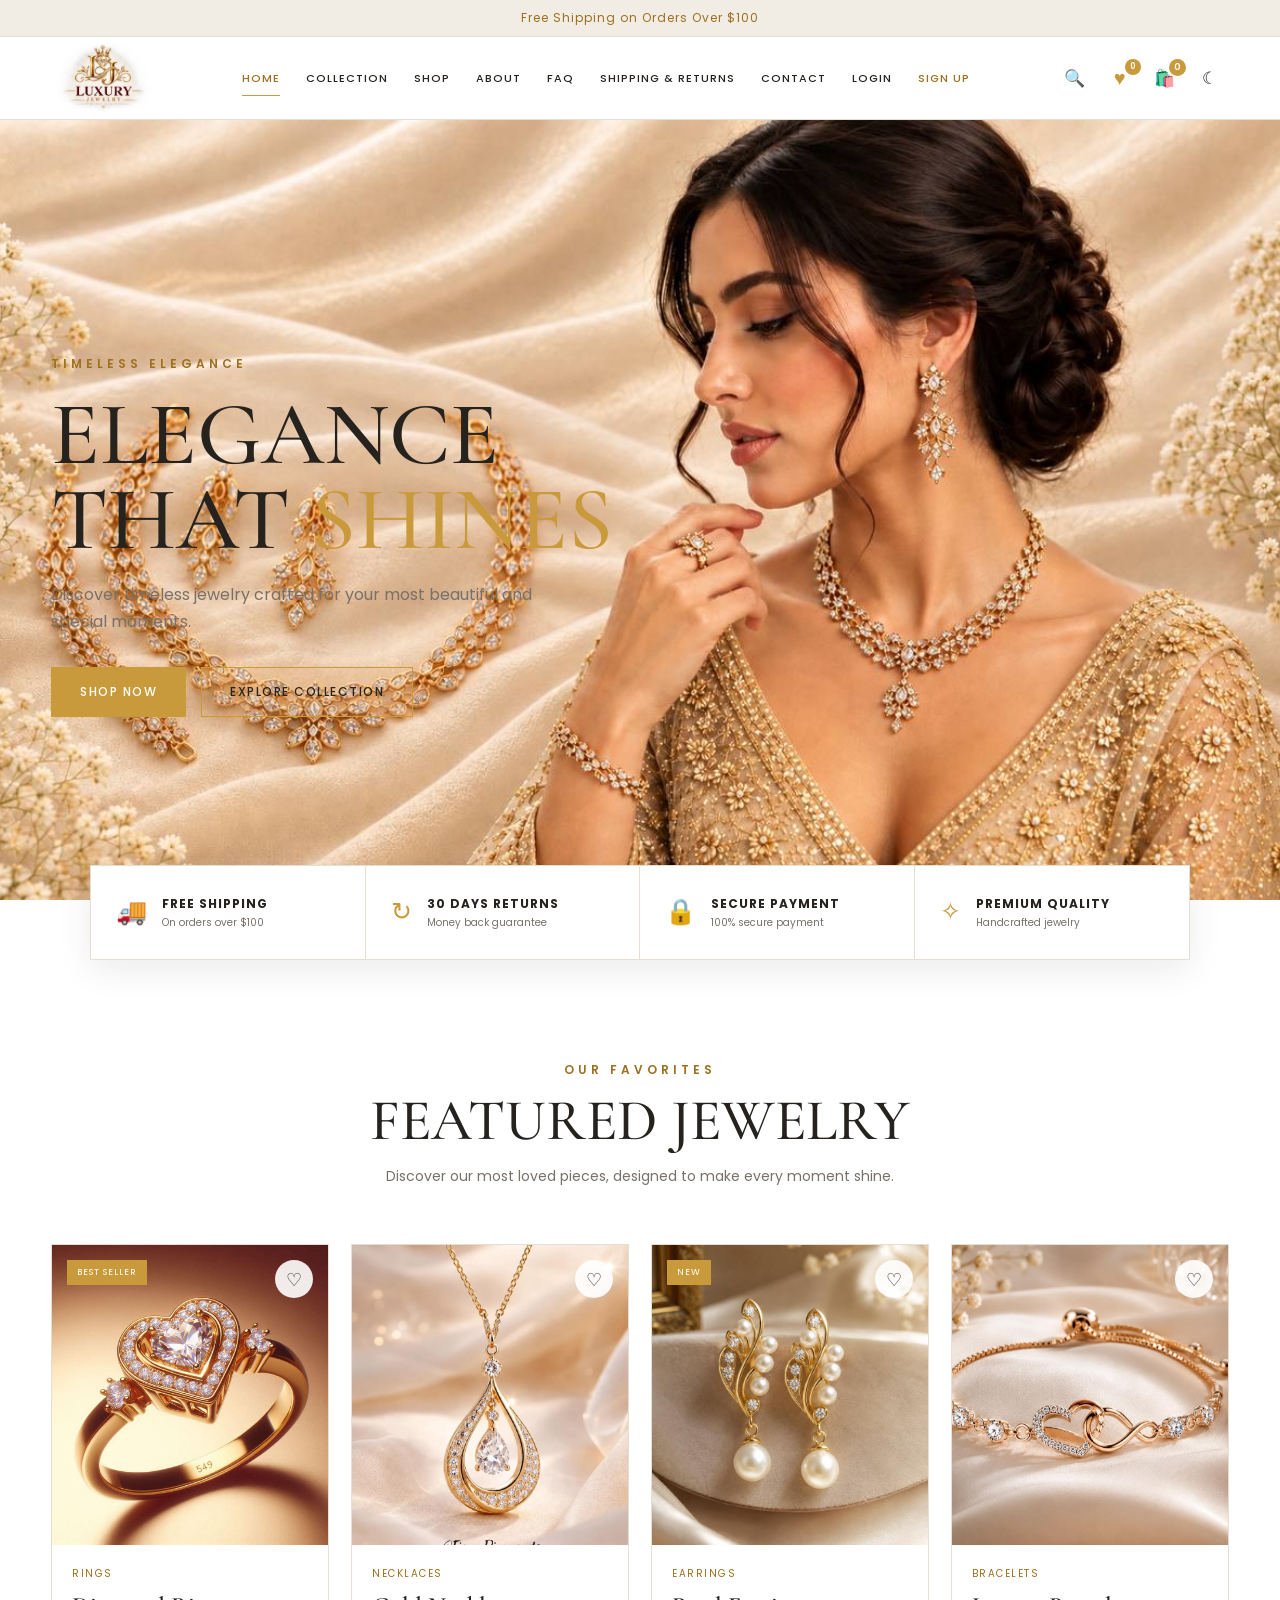
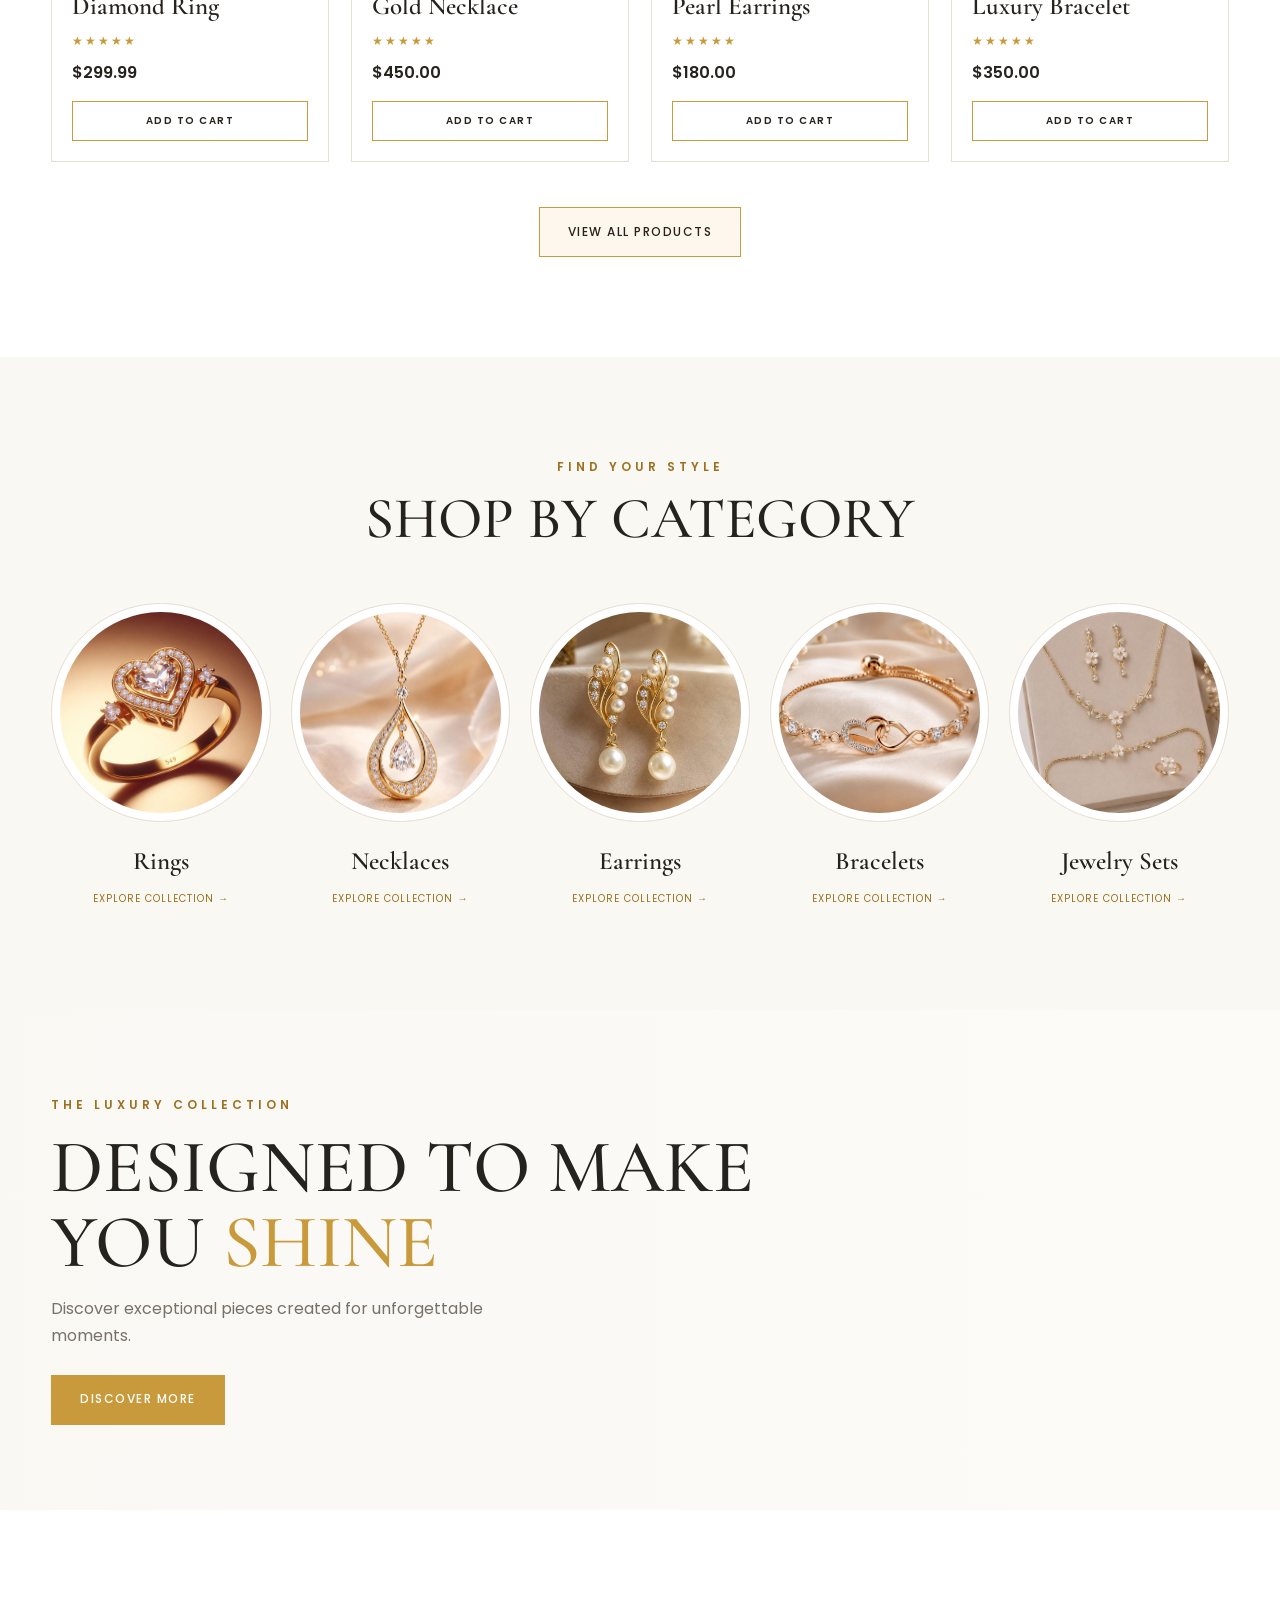
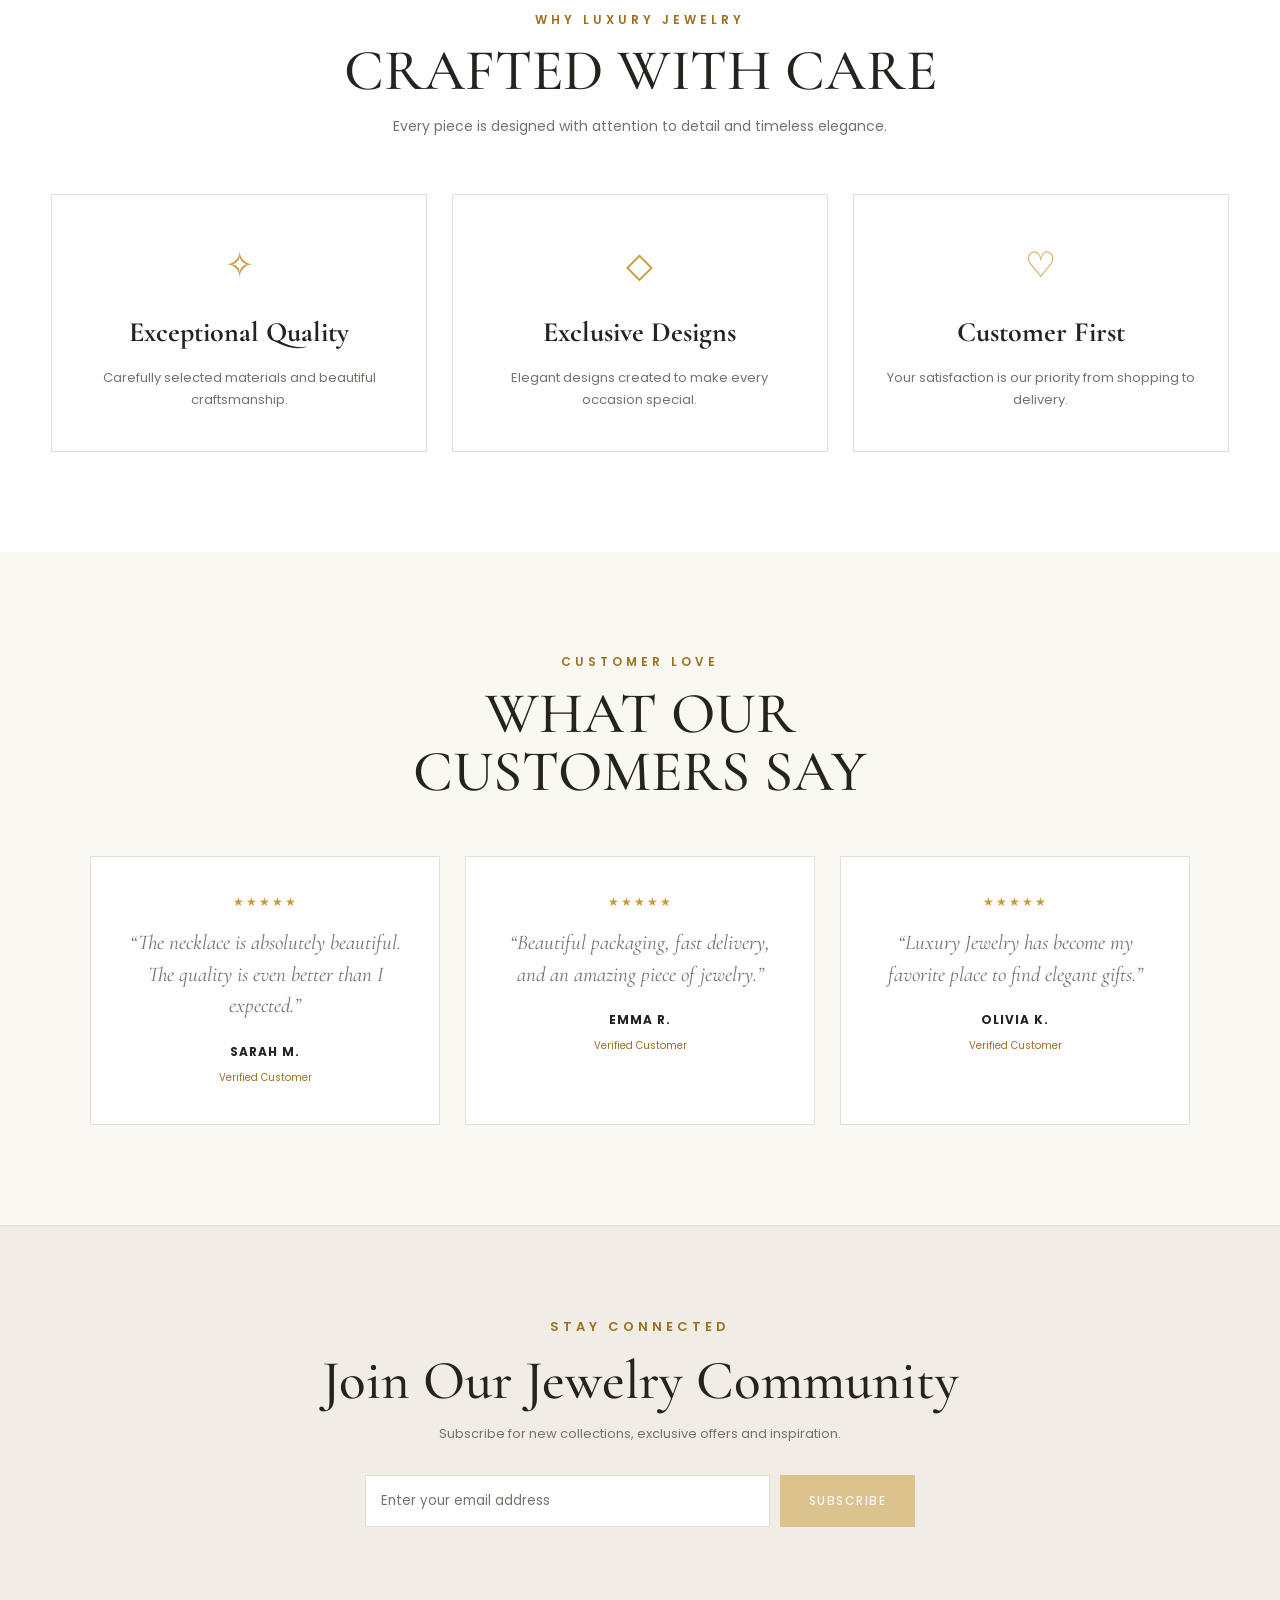
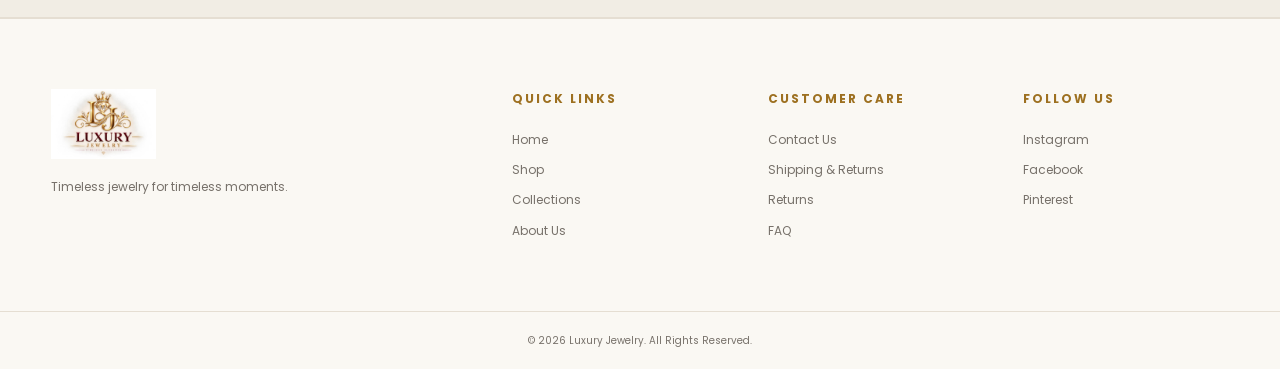
==== index.html @ 51808805 "Initial commit" ====
<!DOCTYPE html>
<html lang="en">

<head>
    <meta charset="UTF-8">
    <meta name="viewport" content="width=device-width, initial-scale=1.0">

    <title>Luxury Jewelry | Online Jewelry Fashion Store</title>

    <!-- Google Fonts -->
    <link rel="preconnect" href="https://fonts.googleapis.com">
    <link rel="preconnect" href="https://fonts.gstatic.com" crossorigin>

    <link
        href="https://fonts.googleapis.com/css2?family=Cormorant+Garamond:wght@400;500;600;700&family=Poppins:wght@300;400;500;600&display=swap"
        rel="stylesheet">

    <!-- CSS -->
    <link rel="stylesheet" href="css/style.css">
    <link rel="stylesheet" href="css/navbar.css">
</head>

<body>

    <!-- =========================
         ANNOUNCEMENT BAR
    ========================== -->

    <div class="announcement-bar">
        Free Shipping on Orders Over $100
    </div>


    <!-- =========================
         NAVBAR
         Loaded from components/navbar.html
    ========================== -->

    <div id="navbar"></div>


    <!-- =========================
         MAIN CONTENT
    ========================== -->

    <main>


        <!-- =========================
             HERO SECTION
        ========================== -->

        <section class="hero">

            <div class="hero-overlay"></div>

            <div class="hero-content">

                <p class="hero-small-title">
                    TIMELESS ELEGANCE
                </p>

                <h1>
                    Elegance
                    <br>
                    That <span>Shines</span>
                </h1>

                <p class="hero-description">
                    Discover timeless jewelry crafted for
                    your most beautiful and special moments.
                </p>


                <div class="hero-buttons">

                    <a
                        href="shop.html"
                        class="btn btn-primary"
                    >
                        Shop Now
                    </a>

                    <a
                        href="collections.html"
                        class="btn btn-outline"
                    >
                        Explore Collection
                    </a>

                </div>

            </div>

        </section>


        <!-- =========================
             SERVICE FEATURES
        ========================== -->

        <section class="features">

            <div class="feature">

                <div class="feature-icon">
                    🚚
                </div>

                <div>
                    <h3>
                        Free Shipping
                    </h3>

                    <p>
                        On orders over $100
                    </p>
                </div>

            </div>


            <div class="feature">

                <div class="feature-icon">
                    ↻
                </div>

                <div>
                    <h3>
                        30 Days Returns
                    </h3>

                    <p>
                        Money back guarantee
                    </p>
                </div>

            </div>


            <div class="feature">

                <div class="feature-icon">
                    🔒
                </div>

                <div>
                    <h3>
                        Secure Payment
                    </h3>

                    <p>
                        100% secure payment
                    </p>
                </div>

            </div>


            <div class="feature">

                <div class="feature-icon">
                    ✧
                </div>

                <div>
                    <h3>
                        Premium Quality
                    </h3>

                    <p>
                        Handcrafted jewelry
                    </p>
                </div>

            </div>

        </section>


        <!-- =========================
             FEATURED JEWELRY
        ========================== -->

        <section class="section featured-section">

            <div class="section-heading">

                <p class="section-subtitle">
                    OUR FAVORITES
                </p>

                <h2>
                    Featured Jewelry
                </h2>

                <p>
                    Discover our most loved pieces,
                    designed to make every moment shine.
                </p>

            </div>


            <div class="product-grid">


                <!-- Product 1 -->

                <article class="product-card">

                    <div class="product-image">

                        <img
                            src="images/Image 2026-09-02 at 12.27.56.jpeg"
                            alt="Diamond Ring"
                        >

                        <button
                            class="wishlist-btn"
                            data-name="Diamond Ring"
                            data-price="299.99"
                            data-image="images/Image 2026-09-02 at 12.27.56.jpeg"
                            aria-label="Add Diamond Ring to Favorites"
                            type="button"
                        >
                            ♡
                        </button>

                        <span class="product-badge">
                            Best Seller
                        </span>

                    </div>


                    <div class="product-info">

                        <p class="product-category">
                            Rings
                        </p>

                        <h3>
                            Diamond Ring
                        </h3>

                        <div class="rating">
                            ★★★★★
                        </div>

                        <p class="product-price">
                            $299.99
                        </p>

                        <button
                            class="add-cart-btn"
                            data-name="Diamond Ring"
                            data-price="299.99"
                            type="button"
                        >
                            Add to Cart
                        </button>

                    </div>

                </article>


                <!-- Product 2 -->

                <article class="product-card">

                    <div class="product-image">

                        <img
                            src="images/Imaage 2026-09-02 at 12.27.56 (2).jpeg"
                            alt="Gold Necklace"
                        >

                        <button
                            class="wishlist-btn"
                            data-name="Gold Necklace"
                            data-price="450"
                            data-image="images/Imaage 2026-09-02 at 12.27.56 (2).jpeg"
                            aria-label="Add Gold Necklace to Favorites"
                            type="button"
                        >
                            ♡
                        </button>

                    </div>


                    <div class="product-info">

                        <p class="product-category">
                            Necklaces
                        </p>

                        <h3>
                            Gold Necklace
                        </h3>

                        <div class="rating">
                            ★★★★★
                        </div>

                        <p class="product-price">
                            $450.00
                        </p>

                        <button
                            class="add-cart-btn"
                            data-name="Gold Necklace"
                            data-price="450"
                            type="button"
                        >
                            Add to Cart
                        </button>

                    </div>

                </article>


                <!-- Product 3 -->

                <article class="product-card">

                    <div class="product-image">

                        <img
                            src="images/Image 2026-09-02 at 12.27.56 (1).jpeg"
                            alt="Pearl Earrings"
                        >

                        <button
                            class="wishlist-btn"
                            data-name="Pearl Earrings"
                            data-price="180"
                            data-image="images/Image 2026-09-02 at 12.27.56 (1).jpeg"
                            aria-label="Add Pearl Earrings to Favorites"
                            type="button"
                        >
                            ♡
                        </button>

                        <span class="product-badge">
                            New
                        </span>

                    </div>


                    <div class="product-info">

                        <p class="product-category">
                            Earrings
                        </p>

                        <h3>
                            Pearl Earrings
                        </h3>

                        <div class="rating">
                            ★★★★★
                        </div>

                        <p class="product-price">
                            $180.00
                        </p>

                        <button
                            class="add-cart-btn"
                            data-name="Pearl Earrings"
                            data-price="180"
                            type="button"
                        >
                            Add to Cart
                        </button>

                    </div>

                </article>


                <!-- Product 4 -->

                <article class="product-card">

                    <div class="product-image">

                        <img
                            src="images/Imageee 2026-09-02 at 12.27.57.jpeg"
                            alt="Luxury Bracelet"
                        >

                        <button
                            class="wishlist-btn"
                            data-name="Luxury Bracelet"
                            data-price="350"
                            data-image="images/Imageee 2026-09-02 at 12.27.57.jpeg"
                            aria-label="Add Luxury Bracelet to Favorites"
                            type="button"
                        >
                            ♡
                        </button>

                    </div>


                    <div class="product-info">

                        <p class="product-category">
                            Bracelets
                        </p>

                        <h3>
                            Luxury Bracelet
                        </h3>

                        <div class="rating">
                            ★★★★★
                        </div>

                        <p class="product-price">
                            $350.00
                        </p>

                        <button
                            class="add-cart-btn"
                            data-name="Luxury Bracelet"
                            data-price="350"
                            type="button"
                        >
                            Add to Cart
                        </button>

                    </div>

                </article>

            </div>


            <div class="section-button">

                <a
                    href="shop.html"
                    class="btn btn-outline"
                >
                    View All Products
                </a>

            </div>

        </section>


        <!-- =========================
             SHOP BY CATEGORY
        ========================== -->

        <section class="section categories-section">

            <div class="section-heading">

                <p class="section-subtitle">
                    FIND YOUR STYLE
                </p>

                <h2>
                    Shop By Category
                </h2>

            </div>


            <div class="category-grid">

                <!-- Rings -->

                <a
                    href="shop.html?category=rings"
                    class="category-card"
                >

                    <div class="category-image">

                        <img
                            src="images/Image 2026-09-02 at 12.27.56.jpeg"
                            alt="Rings"
                        >

                    </div>

                    <h3>
                        Rings
                    </h3>

                    <span>
                        Explore Collection →
                    </span>

                </a>


                <!-- Necklaces -->

                <a
                    href="shop.html?category=necklaces"
                    class="category-card"
                >

                    <div class="category-image">

                        <img
                            src="images/Imaage 2026-09-02 at 12.27.56 (2).jpeg"
                            alt="Necklaces"
                        >

                    </div>

                    <h3>
                        Necklaces
                    </h3>

                    <span>
                        Explore Collection →
                    </span>

                </a>


                <!-- Earrings -->

                <a
                    href="shop.html?category=earrings"
                    class="category-card"
                >

                    <div class="category-image">

                        <img
                            src="images/Image 2026-09-02 at 12.27.56 (1).jpeg"
                            alt="Earrings"
                        >

                    </div>

                    <h3>
                        Earrings
                    </h3>

                    <span>
                        Explore Collection →
                    </span>

                </a>


                <!-- Bracelets -->

                <a
                    href="shop.html?category=bracelets"
                    class="category-card"
                >

                    <div class="category-image">

                        <img
                            src="images/Imageee 2026-09-02 at 12.27.57.jpeg"
                            alt="Bracelets"
                        >

                    </div>

                    <h3>
                        Bracelets
                    </h3>

                    <span>
                        Explore Collection →
                    </span>

                </a>


                <!-- Jewelry Sets -->

                <a
                    href="shop.html?category=sets"
                    class="category-card"
                >

                    <div class="category-image">

                        <img
                            src="images/Image 2026-09-02 at 12.27.57.jpeg"
                            alt="Jewelry Sets"
                        >

                    </div>

                    <h3>
                        Jewelry Sets
                    </h3>

                    <span>
                        Explore Collection →
                    </span>

                </a>

            </div>

        </section>


        <!-- =========================
             LUXURY COLLECTION
        ========================== -->

        <section class="luxury-banner">

            <div class="luxury-banner-content">

                <p class="section-subtitle">
                    THE LUXURY COLLECTION
                </p>

                <h2>
                    Designed To Make
                    <br>
                    You <span>Shine</span>
                </h2>

                <p>
                    Discover exceptional pieces created
                    for unforgettable moments.
                </p>

                <a
                    href="collections.html"
                    class="btn btn-primary"
                >
                    Discover More
                </a>

            </div>

        </section>


        <!-- =========================
             WHY CHOOSE US
        ========================== -->

        <section class="section why-section">

            <div class="section-heading">

                <p class="section-subtitle">
                    WHY LUXURY JEWELRY
                </p>

                <h2>
                    Crafted With Care
                </h2>

                <p>
                    Every piece is designed with attention
                    to detail and timeless elegance.
                </p>

            </div>


            <div class="why-grid">

                <div class="why-card">

                    <div class="why-icon">
                        ✧
                    </div>

                    <h3>
                        Exceptional Quality
                    </h3>

                    <p>
                        Carefully selected materials and
                        beautiful craftsmanship.
                    </p>

                </div>


                <div class="why-card">

                    <div class="why-icon">
                        ◇
                    </div>

                    <h3>
                        Exclusive Designs
                    </h3>

                    <p>
                        Elegant designs created to make
                        every occasion special.
                    </p>

                </div>


                <div class="why-card">

                    <div class="why-icon">
                        ♡
                    </div>

                    <h3>
                        Customer First
                    </h3>

                    <p>
                        Your satisfaction is our priority
                        from shopping to delivery.
                    </p>

                </div>

            </div>

        </section>


        <!-- =========================
             TESTIMONIALS
        ========================== -->

        <section class="section testimonials-section">

            <div class="section-heading">

                <p class="section-subtitle">
                    CUSTOMER LOVE
                </p>

                <h2>
                    What Our Customers Say
                </h2>

            </div>


            <div class="testimonial-grid">

                <article class="testimonial">

                    <div class="rating">
                        ★★★★★
                    </div>

                    <p>
                        “The necklace is absolutely beautiful.
                        The quality is even better than I expected.”
                    </p>

                    <h4>
                        Sarah M.
                    </h4>

                    <span>
                        Verified Customer
                    </span>

                </article>


                <article class="testimonial">

                    <div class="rating">
                        ★★★★★
                    </div>

                    <p>
                        “Beautiful packaging, fast delivery,
                        and an amazing piece of jewelry.”
                    </p>

                    <h4>
                        Emma R.
                    </h4>

                    <span>
                        Verified Customer
                    </span>

                </article>


                <article class="testimonial">

                    <div class="rating">
                        ★★★★★
                    </div>

                    <p>
                        “Luxury Jewelry has become my favorite
                        place to find elegant gifts.”
                    </p>

                    <h4>
                        Olivia K.
                    </h4>

                    <span>
                        Verified Customer
                    </span>

                </article>

            </div>

        </section>


        <!-- =========================
             NEWSLETTER
        ========================== -->

        <section class="newsletter">

            <div class="newsletter-content">

                <p class="section-subtitle">
                    STAY CONNECTED
                </p>

                <h2>
                    Join Our Jewelry Community
                </h2>

                <p>
                    Subscribe for new collections,
                    exclusive offers and inspiration.
                </p>


                <form
                    class="newsletter-form"
                    id="newsletterForm"
                >

                    <input
                        type="email"
                        id="newsletterEmail"
                        placeholder="Enter your email address"
                        required
                    >

                    <button
                        type="submit"
                        class="btn btn-primary"
                    >
                        Subscribe
                    </button>

                </form>

            </div>

        </section>

    </main>


    <!-- =========================
         FOOTER
    ========================== -->

    <footer class="footer">

        <div class="footer-container">

            <!-- Footer Brand -->

            <div class="footer-brand">

                <a
                    href="index.html"
                    class="logo"
                >
                    <img
                        src="images/logo.jpeg"
                        alt="Luxury Jewelry Logo"
                    >
                </a>

                <p>
                    Timeless jewelry for timeless moments.
                </p>

            </div>


            <!-- Quick Links -->

            <div class="footer-column">

                <h3>
                    Quick Links
                </h3>

                <a href="index.html">
                    Home
                </a>

                <a href="shop.html">
                    Shop
                </a>

                <a href="collections.html">
                    Collections
                </a>

                <a href="about.html">
                    About Us
                </a>

            </div>


            <!-- Customer Care -->

            <div class="footer-column">

                <h3>
                    Customer Care
                </h3>

                <a href="contact.html">
                    Contact Us
                </a>

                <a href="shipping-returns.html">
                    Shipping & Returns
                </a>

                <a href="shipping-returns.html">
                    Returns
                </a>

                <a href="faq.html">
                    FAQ
                </a>

            </div>


            <!-- Social Media -->

            <div class="footer-column">

                <h3>
                    Follow Us
                </h3>

                <div class="social-links">

                    <a href="#" aria-label="Instagram">
                        Instagram
                    </a>

                    <a href="#" aria-label="Facebook">
                        Facebook
                    </a>

                    <a href="#" aria-label="Pinterest">
                        Pinterest
                    </a>

                </div>

            </div>

        </div>


        <!-- Footer Bottom -->

        <div class="footer-bottom">

            <p>
                ©️ 2026 Luxury Jewelry. All Rights Reserved.
            </p>

        </div>

    </footer>


    <!-- JavaScript -->
    <script src="js/auth.js"></script>
    <script src="js/navbar.js"></script>
    <script src="js/landing.js"></script>

</body>

</html>
---- css/style.css ----
/* =====================================================
   LUXURY JEWELRY
   MAIN STYLESHEET
===================================================== */


/* =====================================================
   ROOT VARIABLES
===================================================== */

:root {

    --gold: #c99a3b;
    --gold-light: #e2bd70;
    --gold-dark: #9d7020;

    /* LIGHT MODE */

    --white: #ffffff;
    --cream: #faf8f3;
    --cream-dark: #f1ede4;

    /* TEXT */

    --text: #26231f;
    --text-light: #77716a;

    /* BORDER */

    --border: #e5ded2;

    /* SHADOW */

    --shadow: 0 10px 35px rgba(0, 0, 0, 0.08);

    /* FONTS */

    --heading-font: "Cormorant Garamond", serif;
    --body-font: "Poppins", sans-serif;

    --transition: 0.3s ease;
}


/* =====================================================
   DARK MODE VARIABLES
===================================================== */

body.dark-mode {

    --white: #171513;
    --cream: #11100f;
    --cream-dark: #211f1b;

    --text: #f4f1eb;
    --text-light: #aaa39a;

    --border: #3b3731;

    --shadow: 0 10px 35px rgba(0, 0, 0, 0.35);
}


/* =====================================================
   RESET
===================================================== */

* {
    margin: 0;
    padding: 0;
    box-sizing: border-box;
}


html {
    scroll-behavior: smooth;
}


body {

    font-family: var(--body-font);

    background: var(--white);

    color: var(--text);

    line-height: 1.7;

    transition:
        background-color var(--transition),
        color var(--transition);
}


img {

    width: 100%;

    display: block;

    object-fit: cover;
}


a {

    text-decoration: none;

    color: inherit;
}


button,
input {

    font-family: inherit;
}


button {

    cursor: pointer;
}


/* =====================================================
   CONTAINER
===================================================== */

.footer-container {

    width: min(1200px, 92%);

    margin: auto;
}


/* =====================================================
   ANNOUNCEMENT BAR
===================================================== */

.announcement-bar {

    background: var(--cream-dark);

    color: var(--gold-dark);

    text-align: center;

    padding: 8px 20px;

    font-size: 12px;

    letter-spacing: 1px;

    border-bottom: 1px solid var(--border);

    transition:
        background-color var(--transition),
        color var(--transition),
        border-color var(--transition);
}


/* =====================================================
   SEARCH BOX
===================================================== */

.search-box {

    position: fixed;

    top: 0;

    left: 0;

    width: 100%;

    padding: 25px;

    background: var(--white);

    border-bottom: 1px solid var(--border);

    z-index: 2000;

    transform: translateY(-120%);

    transition:
        transform 0.4s ease,
        background-color var(--transition);
}


.search-box.active {

    transform: translateY(0);
}


.search-container {

    width: min(800px, 90%);

    margin: auto;

    display: flex;

    align-items: center;

    gap: 15px;
}


.search-container input {

    width: 100%;

    border: none;

    border-bottom: 1px solid var(--border);

    background: transparent;

    color: var(--text);

    outline: none;

    padding: 12px;

    font-size: 16px;
}


.search-container input::placeholder {

    color: var(--text-light);
}


.search-container button {

    border: none;

    background: transparent;

    color: var(--text);

    font-size: 20px;
}


/* =====================================================
   HERO SECTION
   BACKGROUND IMAGE
===================================================== */

.hero {

    min-height: 780px;

    position: relative;

    display: flex;

    align-items: center;

    overflow: hidden;

    /*
       IMPORTANT:
       This image is now the HERO BACKGROUND.
    */

    background:
       
        url("../images/imagehome6.jpg")
        center center / cover no-repeat;

    transition: background-color var(--transition);
}


/* =====================================================
   HERO OVERLAY
===================================================== */

.hero-overlay {

    position: absolute;

    inset: 0;

    pointer-events: none;

    z-index: 1;
}


/* =====================================================
   HERO CONTENT
===================================================== */

.hero-content {

    position: relative;

    z-index: 2;

    width: min(1200px, 92%);

    margin: 0 auto;

    padding: 80px 0;

    animation: fadeUp 0.9s ease forwards;
}


/* =====================================================
   HERO SMALL TITLE
===================================================== */

.hero-small-title {

    color: var(--gold-dark);

    font-size: 12px;

    font-weight: 600;

    letter-spacing: 4px;

    margin-top: 50px;

    text-transform: uppercase;
}


/* =====================================================
   HERO HEADING
===================================================== */

.hero h1 {

    margin: 18px 0;

    font-family: var(--heading-font);

    font-size: clamp(55px, 7vw, 90px);

    font-weight: 500;

    line-height: 0.95;

    text-transform: uppercase;

    color: var(--text);
}


.hero h1 span {

    color: var(--gold);
}


/* =====================================================
   HERO DESCRIPTION
===================================================== */

.hero-description {

    max-width: 500px;

    color: var(--text-light);

    font-size: 16px;

    margin-bottom: 32px;
}


/* =====================================================
   HERO BUTTONS
===================================================== */

.hero-buttons {

    display: flex;

    flex-wrap: wrap;

    gap: 15px;
}


/* =====================================================
   BUTTONS
===================================================== */

.btn {

    display: inline-flex;

    align-items: center;

    justify-content: center;

    min-height: 50px;

    padding: 0 28px;

    border: 1px solid var(--gold);

    font-size: 12px;

    font-weight: 500;

    letter-spacing: 1.5px;

    text-transform: uppercase;

    transition:
        background-color var(--transition),
        color var(--transition),
        border-color var(--transition),
        transform var(--transition);
}


.btn-primary {

    background: var(--gold);

    color: white;
}


.btn-primary:hover {

    background: var(--gold-dark);

    border-color: var(--gold-dark);

    transform: translateY(-2px);
}


.btn-outline {

    color: var(--text);

    background: rgba(245, 203, 144, 0.15);
}


.btn-outline:hover {

    background: var(--gold);

    color: white;

    transform: translateY(-2px);
}


/* =====================================================
   FEATURES
===================================================== */

.features {

    width: min(1100px, 90%);

    margin: -35px auto 0;

    position: relative;

    z-index: 5;

    background: var(--white);

    border: 1px solid var(--border);

    box-shadow: var(--shadow);

    display: grid;

    grid-template-columns: repeat(4, 1fr);

    transition:
        background-color var(--transition),
        border-color var(--transition);
}


.feature {

    display: flex;

    align-items: center;

    gap: 15px;

    padding: 25px;

    border-right: 1px solid var(--border);
}


.feature:last-child {

    border-right: none;
}


.feature-icon {

    color: var(--gold);

    font-size: 25px;
}


.feature h3 {

    color: var(--text);

    font-size: 12px;

    text-transform: uppercase;

    letter-spacing: 1px;
}


.feature p {

    color: var(--text-light);

    font-size: 10px;
}


/* =====================================================
   GENERAL SECTIONS
===================================================== */

.section {

    width: min(1200px, 92%);

    margin: auto;

    padding: 100px 0;
}


.section-heading {

    text-align: center;

    max-width: 650px;

    margin: 0 auto 55px;
}


.section-heading h2 {

    font-family: var(--heading-font);

    font-size: clamp(38px, 5vw, 58px);

    font-weight: 500;

    text-transform: uppercase;

    line-height: 1;

    margin: 12px 0 15px;

    color: var(--text);
}


.section-heading > p:last-child {

    color: var(--text-light);

    font-size: 14px;
}


.section-subtitle {

    color: var(--gold-dark);

    font-size: 12px;

    font-weight: 600;

    letter-spacing: 4px;

    text-transform: uppercase;
}


/* =====================================================
   PRODUCT GRID
===================================================== */

.product-grid {

    display: grid;

    grid-template-columns: repeat(4, 1fr);

    gap: 22px;
}


.product-card {

    background: var(--white);

    border: 1px solid var(--border);

    transition:
        transform var(--transition),
        box-shadow var(--transition),
        background-color var(--transition);
}


.product-card:hover {

    transform: translateY(-7px);

    box-shadow: var(--shadow);
}


.product-image {

    height: 300px;

    position: relative;

    overflow: hidden;

    background: var(--cream);
}


.product-image img {

    height: 100%;

    transition: transform 0.5s ease;
}


.product-card:hover .product-image img {

    transform: scale(1.05);
}


/* =====================================================
   WISHLIST
===================================================== */

.wishlist-btn {

    position: absolute;

    top: 15px;

    right: 15px;

    width: 38px;

    height: 38px;

    border: none;

    border-radius: 50%;

    background: rgba(255, 255, 255, 0.9);

    color: #333;

    font-size: 18px;

    transition:
        color var(--transition),
        transform var(--transition);
}


.wishlist-btn:hover {

    color: var(--gold);

    transform: scale(1.08);
}


.wishlist-btn.active {

    color: var(--gold);
}


/* =====================================================
   PRODUCT BADGE
===================================================== */

.product-badge {

    position: absolute;

    left: 15px;

    top: 15px;

    padding: 5px 10px;

    background: var(--gold);

    color: white;

    font-size: 9px;

    text-transform: uppercase;

    letter-spacing: 1px;
}


/* =====================================================
   PRODUCT INFO
===================================================== */

.product-info {

    padding: 20px;
}


.product-category {

    color: var(--gold-dark);

    font-size: 10px;

    text-transform: uppercase;

    letter-spacing: 1.5px;
}


.product-info h3 {

    font-family: var(--heading-font);

    font-size: 25px;

    font-weight: 600;

    margin: 3px 0;

    color: var(--text);
}


.rating {

    color: var(--gold);

    font-size: 12px;

    letter-spacing: 2px;
}


.product-price {

    color: var(--text);

    font-size: 16px;

    font-weight: 600;

    margin: 8px 0 15px;
}


/* =====================================================
   ADD CART
===================================================== */

.add-cart-btn {

    width: 100%;

    border: 1px solid var(--gold);

    background: transparent;

    color: var(--text);

    padding: 11px;

    font-size: 10px;

    font-weight: 600;

    letter-spacing: 1.5px;

    text-transform: uppercase;

    transition: var(--transition);
}


.add-cart-btn:hover {

    background: var(--gold);

    color: white;
}


.section-button {

    text-align: center;

    margin-top: 45px;
}


/* =====================================================
   CATEGORIES
===================================================== */

.categories-section {

    background: var(--cream);

    width: 100%;

    padding-left: 4%;

    padding-right: 4%;

    transition: background-color var(--transition);
}


.category-grid {

    width: min(1200px, 100%);

    margin: auto;

    display: grid;

    grid-template-columns: repeat(5, 1fr);

    gap: 20px;
}


.category-card {

    text-align: center;

    display: block;
}


.category-image {

    aspect-ratio: 1 / 1;

    overflow: hidden;

    border-radius: 50%;

    border: 1px solid var(--border);

    padding: 8px;

    background: var(--white);

    margin-bottom: 18px;
}


.category-image img {

    width: 100%;

    height: 100%;

    border-radius: 50%;

    transition: transform 0.5s ease;
}


.category-card:hover img {

    transform: scale(1.08);
}


.category-card h3 {

    font-family: var(--heading-font);

    font-size: 25px;

    font-weight: 600;

    color: var(--text);
}


.category-card span {

    color: var(--gold-dark);

    font-size: 10px;

    text-transform: uppercase;

    letter-spacing: 1px;
}


/* =====================================================
   LUXURY BANNER
===================================================== */

.luxury-banner {

    min-height: 500px;

    display: flex;

    align-items: center;

    background:
        linear-gradient(
            90deg,
            rgba(250, 248, 243, 0.96),
            rgba(250, 248, 243, 0.60)
        ),
        url("../images/hero/hero-jewelry.jpg")
        center / cover no-repeat;
}


.luxury-banner-content {

    width: min(1200px, 92%);

    margin: auto;

    color: var(--text);
}


.luxury-banner .section-subtitle {

    color: var(--gold-dark);
}


.luxury-banner h2 {

    font-family: var(--heading-font);

    font-size: clamp(45px, 6vw, 75px);

    font-weight: 500;

    line-height: 1;

    text-transform: uppercase;

    margin: 15px 0;

    color: var(--text);
}


.luxury-banner h2 span {

    color: var(--gold);
}


.luxury-banner p:not(.section-subtitle) {

    max-width: 500px;

    color: var(--text-light);

    margin-bottom: 25px;
}


/* =====================================================
   WHY SECTION
===================================================== */

.why-grid {

    display: grid;

    grid-template-columns: repeat(3, 1fr);

    gap: 25px;
}


.why-card {

    padding: 40px 30px;

    border: 1px solid var(--border);

    text-align: center;

    transition: var(--transition);

    background: var(--white);
}


.why-card:hover {

    transform: translateY(-5px);

    border-color: var(--gold);

    box-shadow: var(--shadow);
}


.why-icon {

    color: var(--gold);

    font-size: 35px;

    margin-bottom: 15px;
}


.why-card h3 {

    font-family: var(--heading-font);

    font-size: 28px;

    margin-bottom: 10px;

    color: var(--text);
}


.why-card p {

    color: var(--text-light);

    font-size: 13px;
}


/* =====================================================
   TESTIMONIALS
===================================================== */

.testimonials-section {

    background: var(--cream);

    width: 100%;

    padding-left: 4%;

    padding-right: 4%;
}


.testimonial-grid {

    width: min(1100px, 100%);

    margin: auto;

    display: grid;

    grid-template-columns: repeat(3, 1fr);

    gap: 25px;
}


.testimonial {

    background: var(--white);

    border: 1px solid var(--border);

    padding: 35px;

    text-align: center;
}


.testimonial .rating {

    margin-bottom: 15px;
}


.testimonial p {

    color: var(--text-light);

    font-family: var(--heading-font);

    font-size: 21px;

    line-height: 1.5;

    font-style: italic;

    margin-bottom: 20px;
}


.testimonial h4 {

    color: var(--text);

    font-size: 12px;

    text-transform: uppercase;

    letter-spacing: 1px;
}


.testimonial span {

    color: var(--gold-dark);

    font-size: 10px;
}


/* =====================================================
   NEWSLETTER
===================================================== */

.newsletter {

    padding: 90px 20px;

    text-align: center;

    background: var(--cream-dark);

    color: var(--text);

    border-top: 1px solid var(--border);

    border-bottom: 1px solid var(--border);

    transition:
        background-color var(--transition),
        color var(--transition);
}


.newsletter-content {

    max-width: 650px;

    margin: auto;
}


.newsletter .section-subtitle {

    color: var(--gold-dark);
}


.newsletter h2 {

    font-family: var(--heading-font);

    font-size: clamp(40px, 5vw, 55px);

    font-weight: 500;

    line-height: 1;

    margin: 15px 0;

    color: var(--text);
}


.newsletter p {

    color: var(--text-light);

    font-size: 13px;
}


.newsletter-form {

    max-width: 550px;

    margin: 30px auto 0;

    display: flex;

    gap: 10px;
}


.newsletter-form input {

    flex: 1;

    min-width: 0;

    padding: 15px;

    border: 1px solid var(--border);

    outline: none;

    background: var(--white);

    color: var(--text);
}


.newsletter-form input::placeholder {

    color: var(--text-light);
}


/* =====================================================
   FOOTER
===================================================== */

.footer {

    background: var(--cream);

    color: var(--text);

    border-top: 1px solid var(--border);

    transition:
        background-color var(--transition),
        color var(--transition);
}


.footer-container {

    padding: 70px 0;

    display: grid;

    grid-template-columns: 2fr 1fr 1fr 1fr;

    gap: 50px;
}


.footer-brand p {

    color: var(--text-light);

    font-size: 12px;

    margin-top: 18px;
}


.footer-brand img {

    width: 105px;

    max-width: 105px;

    height: auto;

    display: block;

    object-fit: contain;
}


.footer-column {

    display: flex;

    flex-direction: column;

    gap: 10px;
}


.footer-column h3 {

    color: var(--gold-dark);

    font-size: 12px;

    letter-spacing: 2px;

    text-transform: uppercase;

    margin-bottom: 10px;
}


.footer-column a {

    color: var(--text-light);

    font-size: 12px;

    transition: var(--transition);
}


.footer-column a:hover {

    color: var(--gold-dark);

    padding-left: 4px;
}


.social-links {

    display: flex;

    flex-direction: column;

    gap: 10px;
}


.footer-bottom {

    border-top: 1px solid var(--border);

    padding: 20px;

    text-align: center;
}


.footer-bottom p {

    color: var(--text-light);

    font-size: 10px;
}


/* =====================================================
   DARK MODE
===================================================== */

body.dark-mode .announcement-bar {

    background: #24211d;

    color: var(--gold-light);

    border-bottom-color: var(--border);
}


/* =====================================================
   DARK MODE HERO
===================================================== */

body.dark-mode .hero {

    background:
        linear-gradient(
            90deg,
            rgba(17, 16, 15, 0.55) 0%,
            rgba(17, 16, 15, 0.40) 30%,
            rgba(17, 16, 15, 0.22) 55%,
            rgba(17, 16, 15, 0.10) 75%,
            rgba(17, 16, 15, 0.05) 100%
        ),
        url("../images/imagehero.jpg")
        center center / cover no-repeat;
}


body.dark-mode .hero h1 {

    color: #ffffff;
}


body.dark-mode .hero-description {

    color: #d0cbc3;
}


body.dark-mode .hero-small-title {

    color: var(--gold-light);
}


body.dark-mode .hero .btn-outline {

    color: #ffffff;

    border-color: var(--gold);
}


/* =====================================================
   DARK MODE LUXURY BANNER
===================================================== */

body.dark-mode .luxury-banner {

    background:
        linear-gradient(
            90deg,
            rgba(15, 14, 12, 0.55),
            rgba(15, 14, 12, 0.22)
        ),
        url("../images/hero/hero-jewelry.jpg")
        center / cover no-repeat;
}


body.dark-mode .luxury-banner-content {

    color: white;
}


body.dark-mode .luxury-banner .section-subtitle {

    color: var(--gold-light);
}


body.dark-mode .luxury-banner h2 {

    color: white;
}


body.dark-mode .luxury-banner p:not(.section-subtitle) {

    color: #ddd;
}


/* =====================================================
   DARK MODE NEWSLETTER
===================================================== */

body.dark-mode .newsletter {

    background: #24211d;

    color: white;

    border-top-color: var(--border);

    border-bottom-color: var(--border);
}


body.dark-mode .newsletter .section-subtitle {

    color: var(--gold-light);
}


body.dark-mode .newsletter h2 {

    color: white;
}


body.dark-mode .newsletter p {

    color: #c5c1ba;
}


body.dark-mode .newsletter-form input {

    background: transparent;

    color: white;

    border-color: #57524b;
}


body.dark-mode .newsletter-form input::placeholder {

    color: #aaa;
}


/* =====================================================
   DARK MODE FOOTER
===================================================== */

body.dark-mode .footer {

    background: #171513;

    color: white;
}


body.dark-mode .footer-brand p {

    color: #aaa;
}


body.dark-mode .footer-column h3 {

    color: var(--gold-light);
}


body.dark-mode .footer-column a {

    color: #aaa;
}


body.dark-mode .footer-column a:hover {

    color: var(--gold-light);
}


body.dark-mode .footer-bottom {

    border-top-color: #35322e;
}


body.dark-mode .footer-bottom p {

    color: #888;
}


/* =====================================================
   MOBILE MENU
===================================================== */

@media (max-width: 1100px) {

    /* HERO */

    .hero {

        min-height: 650px;

        background-position: center center;
    }


    .hero-content {

        width: 88%;

        padding: 70px 0;
    }


    /* FEATURES */

    .features {

        grid-template-columns: repeat(2, 1fr);
    }


    .feature:nth-child(2) {

        border-right: none;
    }


    /* PRODUCTS */

    .product-grid {

        grid-template-columns: repeat(2, 1fr);
    }


    /* CATEGORIES */

    .category-grid {

        grid-template-columns: repeat(3, 1fr);
    }


    /* WHY */

    .why-grid,
    .testimonial-grid {

        grid-template-columns: 1fr;
    }


    /* FOOTER */

    .footer-container {

        grid-template-columns: 1fr 1fr;
    }
}


/* =====================================================
   SMALL MOBILE
===================================================== */

@media (max-width: 600px) {

    /* ANNOUNCEMENT */

    .announcement-bar {

        font-size: 9px;

        padding: 7px;
    }


    /* HERO */

    .hero {

        min-height: 650px;

        background-position: center center;
    }


    .hero-content {

        width: 88%;

        padding: 60px 0 40px;
    }


    .hero h1 {

        font-size: 54px;
    }


    .hero-description {

        font-size: 13px;

        max-width: 360px;
    }


    .hero-buttons {

        flex-direction: column;

        align-items: stretch;
    }


    .hero-buttons .btn {

        width: 100%;
    }


    /* FEATURES */

    .features {

        width: 90%;

        grid-template-columns: 1fr;

        margin-top: -20px;
    }


    .feature {

        border-right: none;

        border-bottom: 1px solid var(--border);
    }


    .feature:last-child {

        border-bottom: none;
    }


    /* SECTIONS */

    .section {

        padding: 70px 0;
    }


    .section-heading {

        margin-bottom: 40px;
    }


    /* PRODUCTS */

    .product-grid {

        grid-template-columns: 1fr;
    }


    .product-image {

        height: 350px;
    }


    /* CATEGORIES */

    .category-grid {

        grid-template-columns: repeat(2, 1fr);

        gap: 15px;
    }


    .category-card:last-child {

        grid-column: 1 / -1;

        width: 50%;

        margin: auto;
    }


    /* LUXURY BANNER */

    .luxury-banner {

        min-height: 500px;

        padding: 60px 0;

        background-position: center;
    }


    .luxury-banner-content {

        width: 88%;
    }


    /* NEWSLETTER */

    .newsletter {

        padding: 70px 20px;
    }


    .newsletter-form {

        flex-direction: column;
    }


    .newsletter-form .btn {

        width: 100%;
    }


    /* FOOTER */

    .footer-container {

        grid-template-columns: 1fr;

        gap: 35px;

        padding: 55px 0;
    }
}


/* =====================================================
   VERY SMALL MOBILE
===================================================== */

@media (max-width: 400px) {

    .hero {

        min-height: 600px;
    }


    .hero h1 {

        font-size: 48px;
    }


    .hero-small-title {

        font-size: 10px;

        letter-spacing: 3px;
    }

}


/* =====================================================
   ANIMATION
===================================================== */

@keyframes fadeUp {

    from {

        opacity: 0;

        transform: translateY(25px);
    }

    to {

        opacity: 1;

        transform: translateY(0);
    }
}


/* =====================================================
   SELECTION
===================================================== */

::selection {

    background: var(--gold);

    color: white;
}


/* =====================================================
   SCROLLBAR
===================================================== */

::-webkit-scrollbar {

    width: 8px;
}


::-webkit-scrollbar-track {

    background: var(--cream);
}


::-webkit-scrollbar-thumb {

    background: var(--gold);

    border-radius: 10px;
}


::-webkit-scrollbar-thumb:hover {

    background: var(--gold-dark);
}
---- css/navbar.css ----
/* =====================================================
   NAVBAR
===================================================== */

.navbar {
    width: 100%;
    background: var(--white);
    border-bottom: 1px solid var(--border);

    position: relative;
    z-index: 1000;

    transition:
        background-color var(--transition),
        border-color var(--transition);
}


/* =====================================================
   NAV CONTAINER
===================================================== */

.nav-container {
    width: min(1200px, 92%);
    min-height: 82px;

    margin: 0 auto;

    display: flex;
    align-items: center;
    justify-content: space-between;

    gap: 25px;
}


/* =====================================================
   NAVBAR LOGO
===================================================== */

.navbar-logo {
    width: 105px;

    flex-shrink: 0;

    display: flex;
    align-items: center;
}


.navbar-logo img {
    display: block;

    width: 100%;
    height: auto;

    object-fit: contain;
}


/* =====================================================
   NAV LINKS
===================================================== */

.nav-links {
    display: flex;
    align-items: center;
    justify-content: center;

    gap: 26px;
}


.nav-links a {
    position: relative;

    color: var(--text);

    font-size: 11px;
    font-weight: 500;

    text-transform: uppercase;
    letter-spacing: 1px;

    text-decoration: none;

    padding: 30px 0;

    white-space: nowrap;

    transition:
        color var(--transition);
}


.nav-links a::after {
    content: "";

    position: absolute;

    left: 0;
    bottom: 22px;

    width: 0;
    height: 1px;

    background: var(--gold);

    transition:
        width var(--transition);
}


.nav-links a:hover {
    color: var(--gold-dark);
}


.nav-links a:hover::after,
.nav-links a.active::after {
    width: 100%;
}


.nav-links a.active {
    color: var(--gold-dark);
}


.nav-links .signup-link {
    color: var(--gold-dark);
}


/* =====================================================
   NAV ACTIONS
===================================================== */

.nav-actions {
    display: flex;
    align-items: center;

    gap: 7px;

    flex-shrink: 0;
}


/* =====================================================
   NAV ICONS
===================================================== */

.nav-icon,
.theme-toggle,
.menu-toggle {
    width: 38px;
    height: 38px;

    display: flex;
    align-items: center;
    justify-content: center;

    border: none;
    background: transparent;

    color: var(--text);

    font-size: 17px;

    text-decoration: none;

    cursor: pointer;

    transition:
        color var(--transition),
        background-color var(--transition);
}


.nav-icon:hover,
.theme-toggle:hover,
.menu-toggle:hover {
    color: var(--gold-dark);
}


/* =====================================================
   ACCOUNT MENU
===================================================== */

.account-menu {
    position: relative;

    display: flex;
    align-items: center;
}


.account-button {
    font-size: 18px;

    position: relative;

    padding: 0;

    overflow: hidden;
}


/* =====================================================
   ACCOUNT PROFILE AVATAR
===================================================== */

.account-icon {
    display: flex;

    align-items: center;
    justify-content: center;

    font-size: 18px;

    line-height: 1;
}


.account-avatar {
    display: none;

    position: absolute;

    top: 50%;
    left: 50%;

    transform: translate(-50%, -50%);

    width: 31px;
    height: 31px;

    border-radius: 50%;

    object-fit: cover;

    border: 1.5px solid var(--gold);

    background: var(--cream);
}


.account-avatar.visible {
    display: block;
}


.account-button.has-avatar .account-icon {
    display: none;
}


/* =====================================================
   ACCOUNT DROPDOWN
===================================================== */

.account-dropdown {
    position: absolute;

    top: calc(100% + 12px);
    right: 0;

    width: 175px;

    padding: 8px 0;

    background: var(--white);

    border: 1px solid var(--border);

    box-shadow: var(--shadow);

    opacity: 0;
    visibility: hidden;

    transform: translateY(-8px);

    transition:
        opacity var(--transition),
        visibility var(--transition),
        transform var(--transition);

    z-index: 2000;
}


.account-dropdown.active {
    opacity: 1;
    visibility: visible;

    transform: translateY(0);
}


.account-dropdown a,
.account-dropdown button {
    width: 100%;

    display: block;

    padding: 12px 18px;

    border: none;

    background: transparent;

    color: var(--text);

    text-align: left;

    font-family: var(--body-font);

    font-size: 11px;
    font-weight: 500;

    letter-spacing: 0.5px;

    text-decoration: none;

    cursor: pointer;

    transition:
        background-color var(--transition),
        color var(--transition);
}


.account-dropdown a:hover,
.account-dropdown button:hover {
    background: var(--cream);

    color: var(--gold-dark);
}


/* =====================================================
   CART
===================================================== */

.cart-icon {
    position: relative;
}


.cart-count {
    position: absolute;

    top: 0;
    right: -2px;

    min-width: 17px;
    height: 17px;

    padding: 0 4px;

    display: flex;
    align-items: center;
    justify-content: center;

    background: var(--gold);
    color: #fff;

    border-radius: 50%;

    font-size: 9px;
    font-weight: 600;

    line-height: 1;

    pointer-events: none;
}


/* =====================================================
   FAVORITES
===================================================== */

.wishlist-icon {
    position: relative;

    color: var(--gold);
}


.wishlist-heart {
    color: var(--gold);

    font-size: 20px;
    line-height: 1;

    transition:
        color var(--transition),
        transform var(--transition);
}


.wishlist-icon:hover .wishlist-heart {
    color: var(--gold-dark);

    transform: scale(1.08);
}


.wishlist-count {
    position: absolute;

    top: 0;
    right: -2px;

    min-width: 16px;
    height: 16px;

    padding: 0 4px;

    display: flex;
    align-items: center;
    justify-content: center;

    background: var(--gold);
    color: #fff;

    border-radius: 50%;

    font-size: 8px;
    font-weight: 600;

    line-height: 1;

    pointer-events: none;
}


/* =====================================================
   MOBILE MENU BUTTON
===================================================== */

.menu-toggle {
    display: none;
}


/* =====================================================
   NAVBAR ERROR
===================================================== */

.navbar-error {
    width: 100%;

    padding: 15px;

    text-align: center;

    background: #f8d7da;
    color: #842029;

    font-size: 14px;
}


/* =====================================================
   SEARCH OVERLAY
   SAME DESIGN ON ALL PAGES
===================================================== */

.search-overlay {
    position: fixed;

    inset: 0;

    width: 100%;
    height: 100%;

    z-index: 99999;

    visibility: hidden;
    opacity: 0;

    pointer-events: none;

    transition:
        opacity 0.3s ease,
        visibility 0.3s ease;
}


/* SEARCH OPEN */

.search-overlay.active {
    visibility: visible;

    opacity: 1;

    pointer-events: auto;
}


/* =====================================================
   SEARCH BACKDROP
===================================================== */

.search-overlay-backdrop {
    position: absolute;

    inset: 0;

    width: 100%;
    height: 100%;

    background:
        rgba(20, 16, 12, 0.58);

    backdrop-filter: blur(9px);
    -webkit-backdrop-filter: blur(9px);
}


/* =====================================================
   SEARCH PANEL
===================================================== */

.search-panel {
    position: relative;

    width: min(760px, calc(100% - 32px));

    margin: 90px auto 0;

    padding: 36px;

    background: var(--white);

    border: 1px solid var(--border);

    border-radius: 6px;

    box-shadow:
        0 30px 90px rgba(0, 0, 0, 0.25);

    transform:
        translateY(-30px)
        scale(0.97);

    opacity: 0;

    transition:
        transform 0.35s ease,
        opacity 0.35s ease;
}


/* PANEL WHEN SEARCH IS OPEN */

.search-overlay.active .search-panel {
    transform:
        translateY(0)
        scale(1);

    opacity: 1;
}


/* =====================================================
   SEARCH HEADER
===================================================== */

.search-panel-header {
    display: flex;

    align-items: flex-start;
    justify-content: space-between;

    gap: 20px;

    margin-bottom: 28px;
}


.search-eyebrow {
    margin: 0 0 7px;

    color: var(--gold);

    font-size: 10px;
    font-weight: 600;

    letter-spacing: 3px;

    text-transform: uppercase;
}


.search-panel-header h2 {
    margin: 0;

    color: var(--text);

    font-family: var(--heading-font);

    font-size: 32px;
    font-weight: 600;

    line-height: 1.2;
}


/* =====================================================
   SEARCH CLOSE BUTTON
===================================================== */

.search-close {
    width: 38px;
    height: 38px;

    flex-shrink: 0;

    display: flex;
    align-items: center;
    justify-content: center;

    border: 1px solid var(--border);

    border-radius: 50%;

    background: transparent;

    color: var(--text);

    font-size: 14px;

    cursor: pointer;

    transition:
        background-color var(--transition),
        border-color var(--transition),
        color var(--transition),
        transform var(--transition);
}


.search-close:hover {
    background: var(--gold);

    border-color: var(--gold);

    color: #fff;

    transform: rotate(90deg);
}


/* =====================================================
   SEARCH INPUT
===================================================== */

.search-input-wrapper {
    position: relative;

    display: flex;
    align-items: center;

    width: 100%;
    height: 62px;

    border: 1px solid var(--border);

    background: var(--cream);

    transition:
        border-color var(--transition),
        box-shadow var(--transition);
}


.search-input-wrapper:focus-within {
    border-color: var(--gold);

    box-shadow:
        0 0 0 3px rgba(201, 154, 59, 0.12);
}


/* SEARCH ICON */

.search-input-icon {
    flex-shrink: 0;

    margin-left: 20px;

    color: var(--gold);

    font-size: 18px;

    line-height: 1;
}


/* SEARCH INPUT */

.search-input-wrapper input {
    flex: 1;

    width: 100%;
    height: 100%;

    min-width: 0;

    padding: 0 15px;

    border: none;
    outline: none;

    background: transparent;

    color: var(--text);

    font-family: var(--body-font);

    font-size: 14px;
}


.search-input-wrapper input::placeholder {
    color: var(--text-light);

    opacity: 0.8;
}


/* =====================================================
   SEARCH CLEAR BUTTON
===================================================== */

.search-clear {
    display: none;

    flex-shrink: 0;

    margin-right: 16px;

    padding: 5px;

    border: none;

    background: transparent;

    color: var(--text-light);

    font-size: 13px;

    line-height: 1;

    cursor: pointer;
}


.search-clear.visible {
    display: block;
}


.search-clear:hover {
    color: var(--gold);
}


/* =====================================================
   SEARCH CONTENT
===================================================== */

.search-content {
    padding-top: 28px;
}


.search-label {
    margin: 0 0 14px;

    color: var(--text-light);

    font-size: 10px;
    font-weight: 600;

    letter-spacing: 2px;

    text-transform: uppercase;
}


/* =====================================================
   POPULAR SEARCHES
===================================================== */

.popular-searches {
    display: flex;

    flex-wrap: wrap;

    gap: 10px;
}


.popular-searches button {
    padding: 9px 16px;

    border: 1px solid var(--border);

    border-radius: 30px;

    background: transparent;

    color: var(--text);

    font-family: var(--body-font);

    font-size: 12px;

    cursor: pointer;

    transition:
        border-color var(--transition),
        background-color var(--transition),
        color var(--transition),
        transform var(--transition);
}


.popular-searches button:hover {
    border-color: var(--gold);

    background: var(--gold);

    color: #fff;

    transform: translateY(-2px);
}


/* =====================================================
   SEARCH MESSAGE
===================================================== */

.search-message {
    display: flex;

    align-items: center;

    gap: 12px;

    margin-top: 30px;

    padding: 20px;

    border: 1px solid var(--border);

    background: var(--cream);
}


.search-message span {
    flex-shrink: 0;

    color: var(--gold);

    font-size: 20px;

    line-height: 1;
}


.search-message p {
    margin: 0;

    color: var(--text-light);

    font-size: 12px;

    line-height: 1.6;
}


/* =====================================================
   SEARCH OPEN - BODY
===================================================== */

body.search-open {
    overflow: hidden;
}


/* =====================================================
   DARK MODE
===================================================== */

body.dark-mode .navbar {
    background: var(--white);

    border-color: var(--border);
}


body.dark-mode .nav-links a {
    color: var(--text);
}


body.dark-mode .nav-links a:hover,
body.dark-mode .nav-links a.active {
    color: var(--gold-light);
}


body.dark-mode .nav-links .signup-link {
    color: var(--gold-light);
}


body.dark-mode .account-dropdown {
    background: var(--white);

    border-color: var(--border);
}


body.dark-mode .account-dropdown a,
body.dark-mode .account-dropdown button {
    color: var(--text);
}


body.dark-mode .account-dropdown a:hover,
body.dark-mode .account-dropdown button:hover {
    background: var(--cream-dark);

    color: var(--gold-light);
}


/* DARK SEARCH */

body.dark-mode .search-overlay-backdrop {
    background:
        rgba(0, 0, 0, 0.74);
}


body.dark-mode .search-panel {
    background: var(--white);

    border-color: var(--border);

    box-shadow:
        0 30px 90px rgba(0, 0, 0, 0.60);
}


body.dark-mode .search-input-wrapper {
    background: var(--cream-dark);
}


body.dark-mode .search-message {
    background: var(--cream-dark);
}


/* =====================================================
   TABLET
===================================================== */

@media (max-width: 1100px) {

    .nav-links {
        gap: 18px;
    }


    .nav-links a {
        font-size: 10px;
    }

}


/* =====================================================
   MOBILE
===================================================== */

@media (max-width: 850px) {

    .nav-container {
        min-height: 70px;
    }


    .navbar-logo {
        width: 125px;
    }


    .menu-toggle {
        display: flex;
    }


    .nav-links {
        position: absolute;

        top: 100%;
        left: 0;

        width: 100%;

        display: none;

        flex-direction: column;
        align-items: stretch;

        gap: 0;

        background: var(--white);

        border-top: 1px solid var(--border);

        box-shadow: var(--shadow);
    }


    .nav-links.active {
        display: flex;
    }


    .nav-links a {
        width: 100%;

        padding: 15px 6%;

        border-bottom: 1px solid var(--border);

        font-size: 11px;
    }


    .nav-links a::after {
        display: none;
    }


    .nav-actions {
        gap: 2px;
    }


    .nav-icon,
    .theme-toggle,
    .menu-toggle {
        width: 34px;
        height: 34px;
    }


    .account-dropdown {
        top: calc(100% + 8px);

        right: 0;

        width: 165px;
    }


    /* =================================================
       ACCOUNT AVATAR MOBILE
    ================================================= */

    .account-avatar {
        width: 29px;
        height: 29px;
    }


    /* =================================================
       SEARCH MOBILE
    ================================================= */

    .search-panel {
        width: calc(100% - 20px);

        margin: 65px auto 0;

        padding: 24px 20px;
    }


    .search-panel-header {
        gap: 12px;

        margin-bottom: 22px;
    }


    .search-panel-header h2 {
        font-size: 27px;
    }


    .search-input-wrapper {
        height: 56px;
    }


    .search-content {
        padding-top: 22px;
    }


    .popular-searches {
        gap: 8px;
    }


    .popular-searches button {
        padding: 8px 13px;
    }


    .search-message {
        margin-top: 22px;

        padding: 16px;
    }

}


/* =====================================================
   SMALL MOBILE
===================================================== */

@media (max-width: 500px) {

    .nav-container {
        width: 90%;
    }


    .navbar-logo {
        width: 110px;
    }


    .nav-icon,
    .theme-toggle,
    .menu-toggle {
        width: 30px;
        height: 30px;

        font-size: 15px;
    }


    .account-button {
        font-size: 16px;
    }


    .account-avatar {
        width: 27px;
        height: 27px;
    }


    .account-dropdown {
        width: 155px;
    }


    /* SEARCH */

    .search-panel {
        width: calc(100% - 16px);

        margin-top: 55px;

        padding: 22px 16px;
    }


    .search-panel-header h2 {
        font-size: 24px;
    }


    .search-eyebrow {
        font-size: 9px;

        letter-spacing: 2px;
    }


    .search-close {
        width: 34px;
        height: 34px;

        font-size: 13px;
    }


    .search-input-wrapper {
        height: 52px;
    }


    .search-input-icon {
        margin-left: 15px;

        font-size: 16px;
    }


    .search-input-wrapper input {
        padding: 0 10px;

        font-size: 13px;
    }


    .search-clear {
        margin-right: 10px;
    }


    .search-message {
        padding: 14px;

        gap: 9px;
    }


    .search-message p {
        font-size: 11px;
    }

}
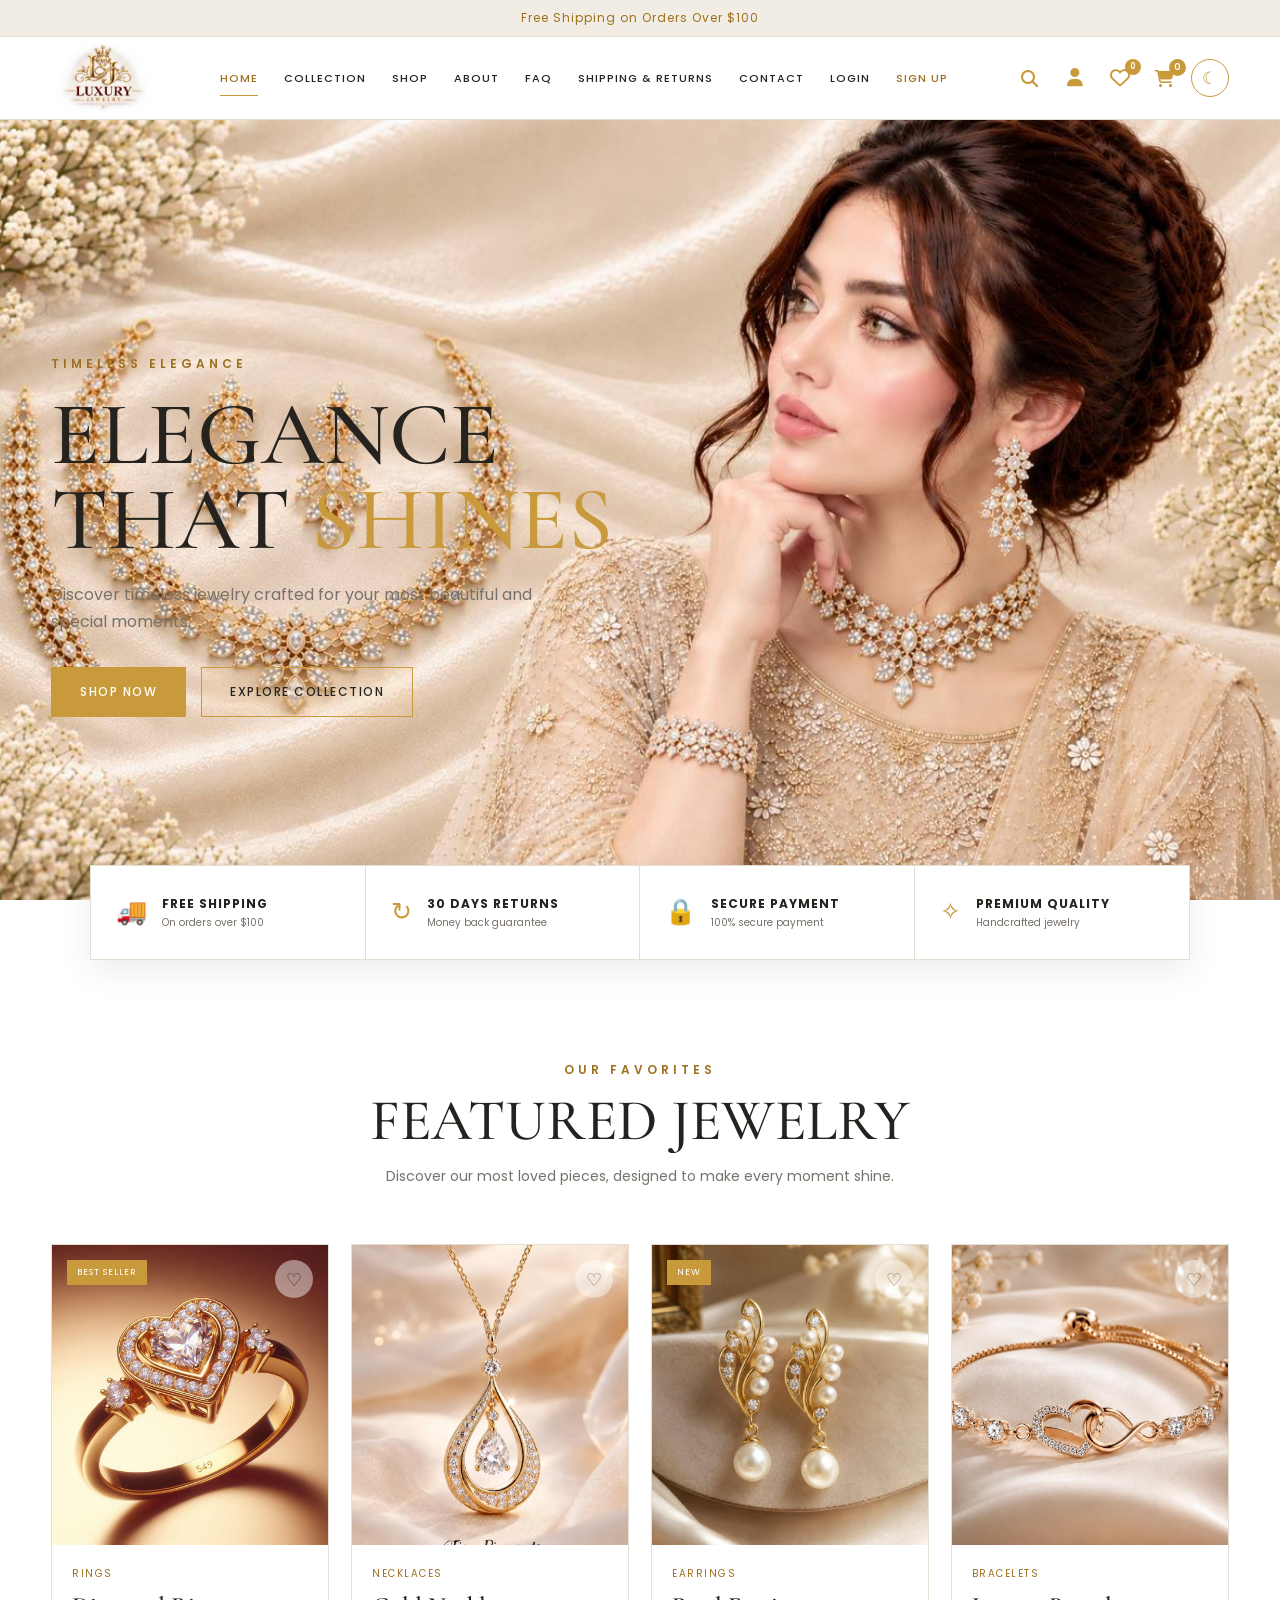
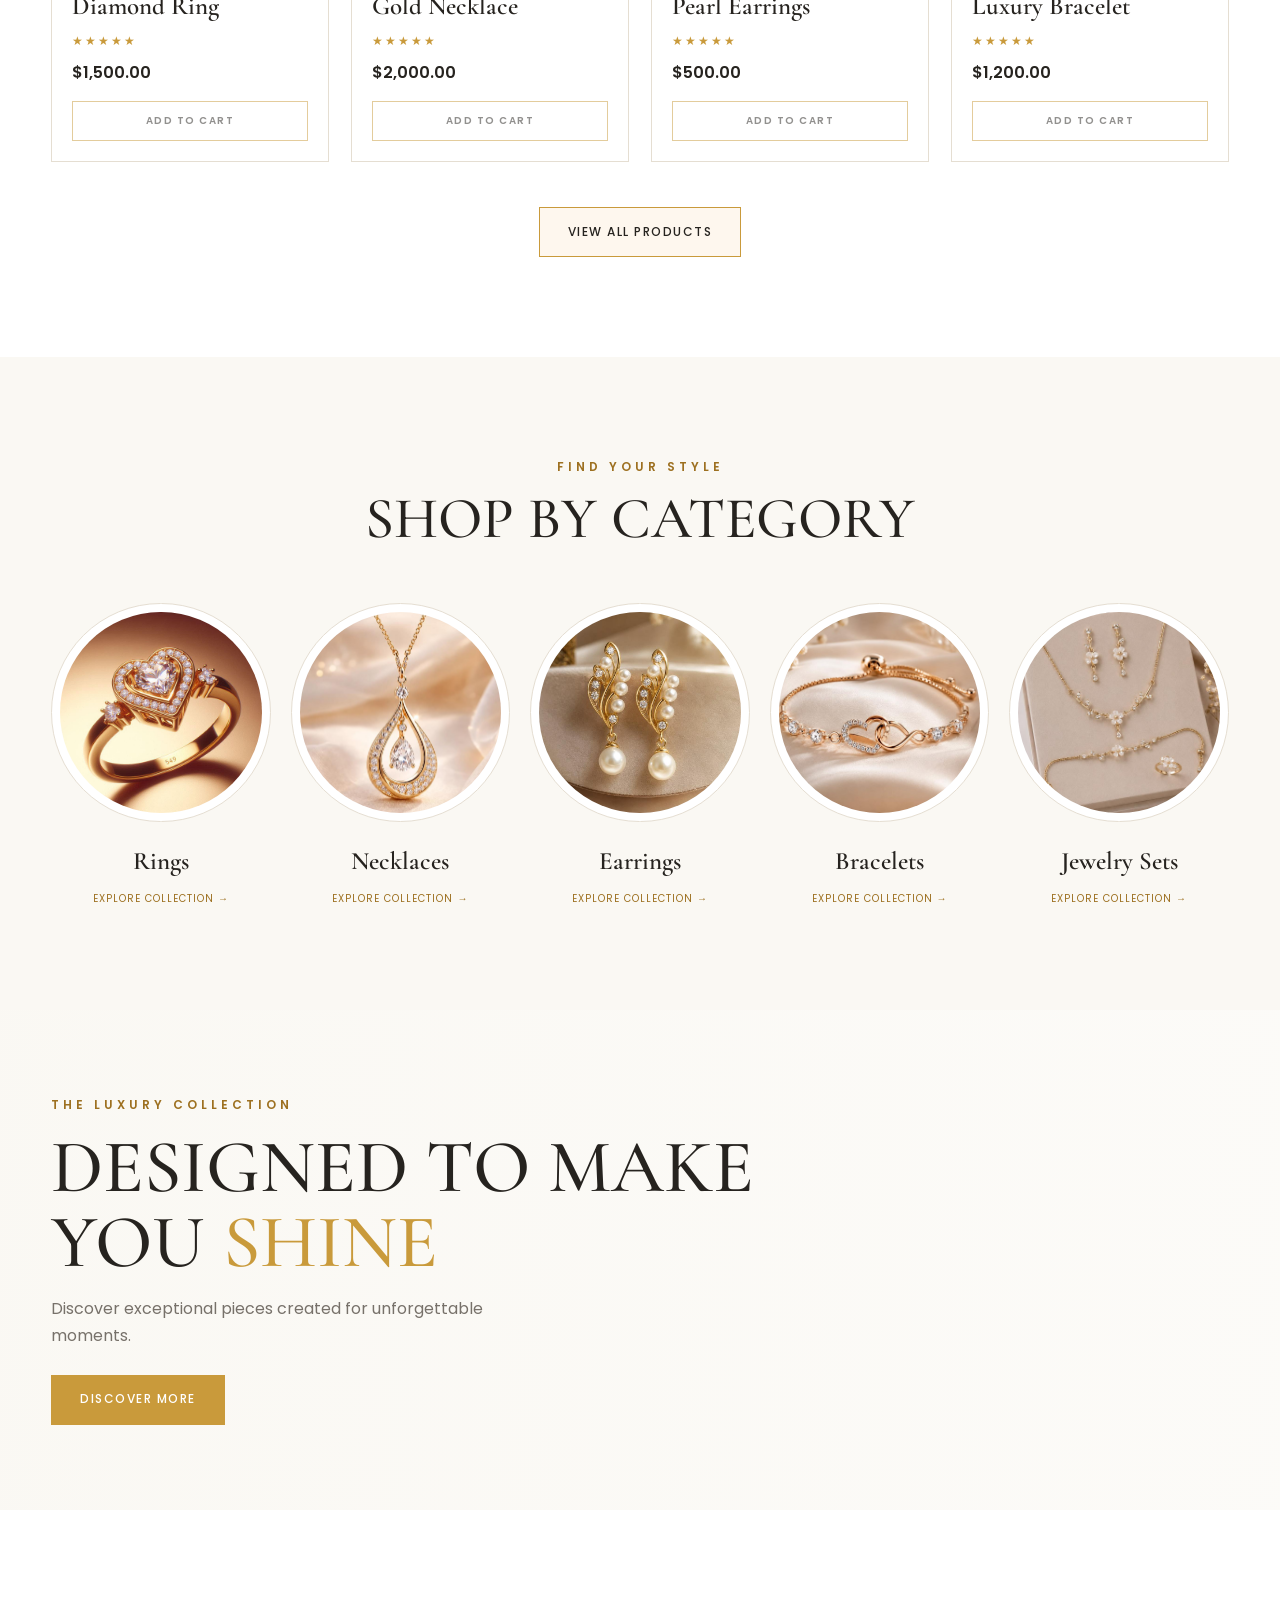
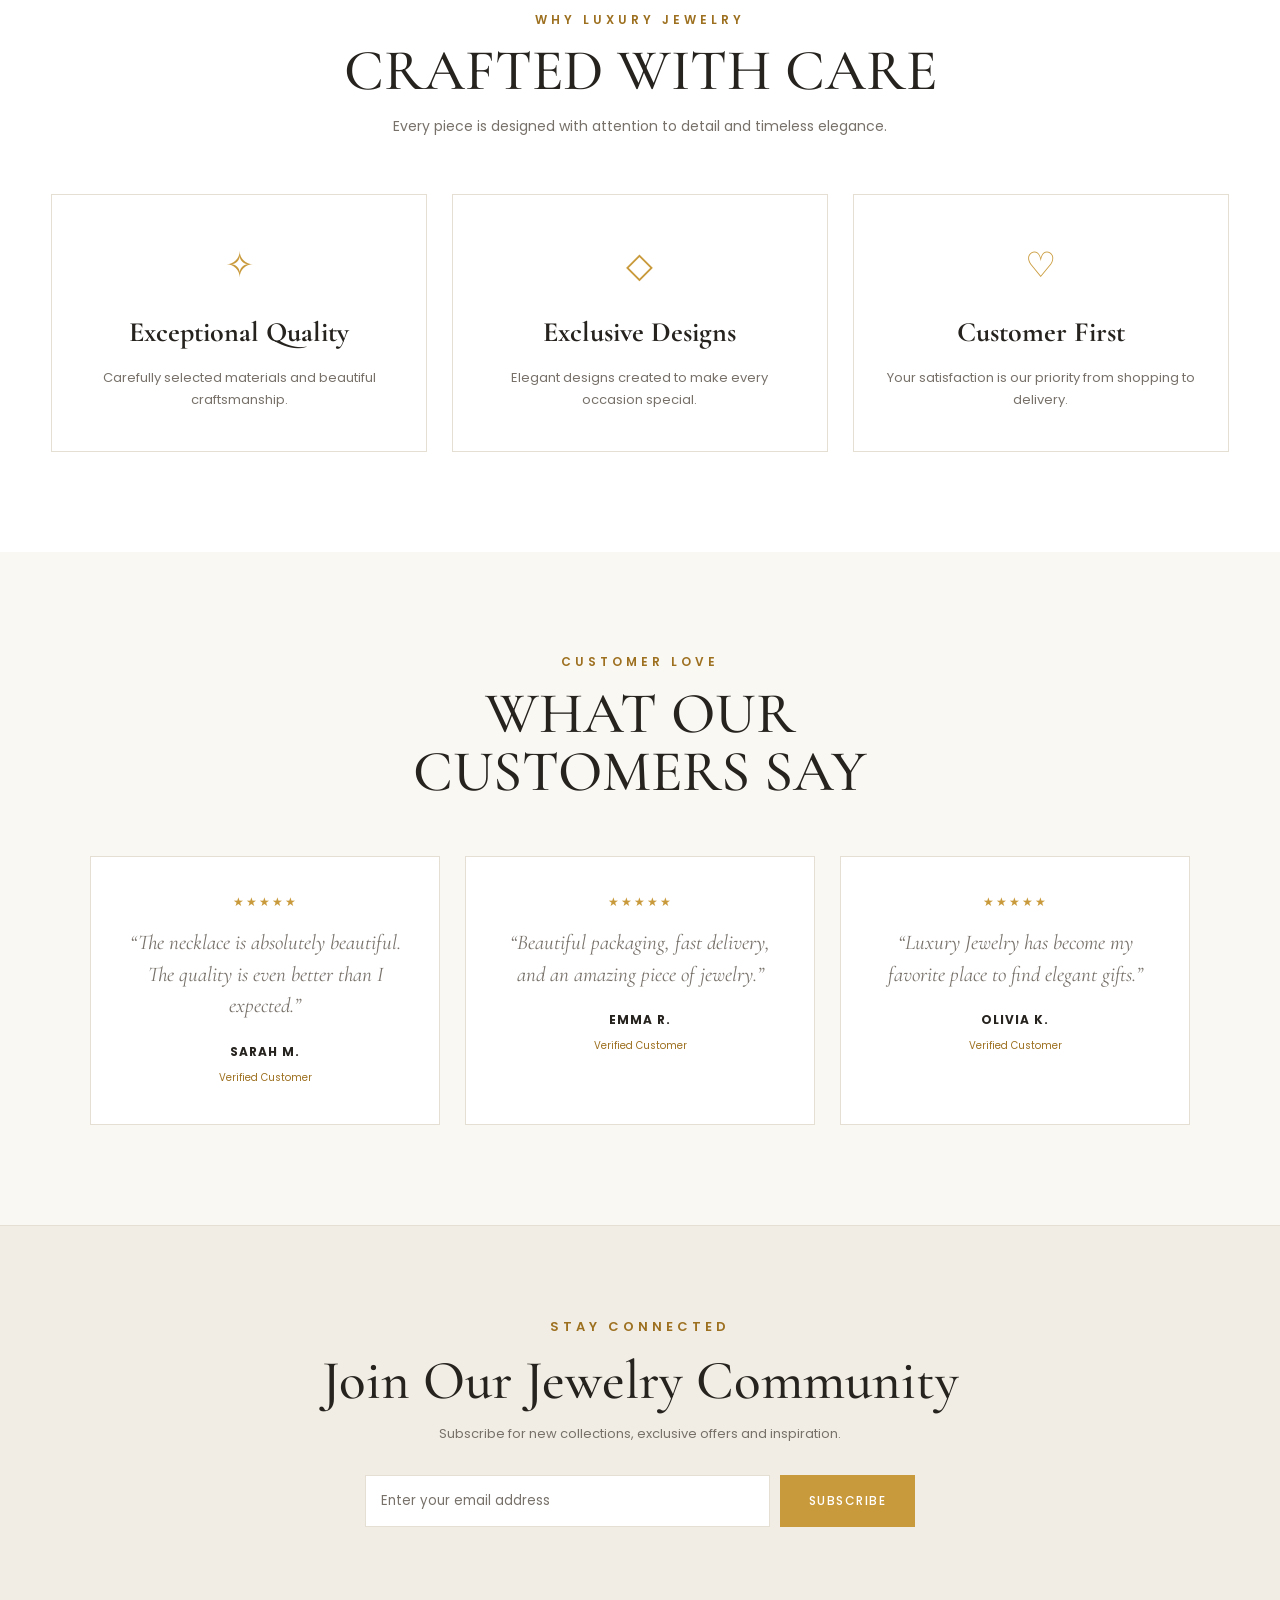
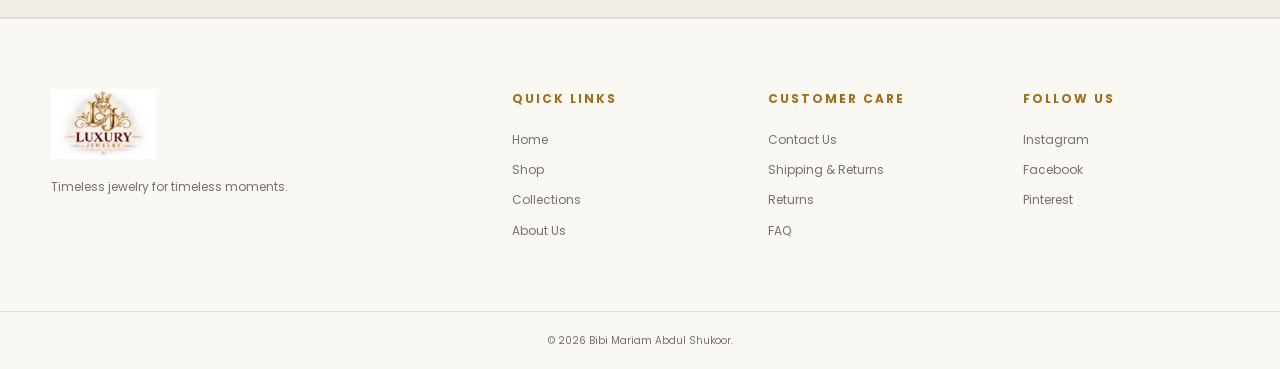
==== commit d29aaf0c: "Update" ====
--- a/index.html
+++ b/index.html
@@ -14,7 +14,10 @@
     <link
         href="https://fonts.googleapis.com/css2?family=Cormorant+Garamond:wght@400;500;600;700&family=Poppins:wght@300;400;500;600&display=swap"
         rel="stylesheet">
-
+<link
+  rel="stylesheet"
+  href="https://cdnjs.cloudflare.com/ajax/libs/font-awesome/6.7.2/css/all.min.css"
+/>
     <!-- CSS -->
     <link rel="stylesheet" href="css/style.css">
     <link rel="stylesheet" href="css/navbar.css">
@@ -220,7 +223,7 @@
                         <button
                             class="wishlist-btn"
                             data-name="Diamond Ring"
-                            data-price="299.99"
+                            data-price="1,500.00"
                             data-image="images/Image 2026-09-02 at 12.27.56.jpeg"
                             aria-label="Add Diamond Ring to Favorites"
                             type="button"
@@ -250,19 +253,18 @@
                         </div>
 
                         <p class="product-price">
-                            $299.99
+                            $1,500.00
                         </p>
 
-                        <button
-                            class="add-cart-btn"
-                            data-name="Diamond Ring"
-                            data-price="299.99"
-                            type="button"
-                        >
-                            Add to Cart
-                        </button>
-
-                    </div>
+                       <button
+    class="add-cart-btn"
+    data-name="Diamond Ring"
+    data-price="$1,500.00"
+    data-image="images/Image 2026-09-02 at 12.27.56.jpeg"
+    type="button"
+>
+    Add to Cart
+</button>
 
                 </article>
 
@@ -281,7 +283,7 @@
                         <button
                             class="wishlist-btn"
                             data-name="Gold Necklace"
-                            data-price="450"
+                            data-price="2,000.00"
                             data-image="images/Imaage 2026-09-02 at 12.27.56 (2).jpeg"
                             aria-label="Add Gold Necklace to Favorites"
                             type="button"
@@ -307,18 +309,18 @@
                         </div>
 
                         <p class="product-price">
-                            $450.00
+                            $2,000.00
                         </p>
 
-                        <button
-                            class="add-cart-btn"
-                            data-name="Gold Necklace"
-                            data-price="450"
-                            type="button"
-                        >
-                            Add to Cart
-                        </button>
-
+                       <button
+    class="add-cart-btn"
+    data-name="Gold Necklace"
+    data-price="$2,000.00"
+    data-images=" images/Imaage 2026-09-02 at 12.27.56 (2).jpeg"
+    type="button"
+>
+    Add to Cart
+</button>
                     </div>
 
                 </article>
@@ -338,7 +340,7 @@
                         <button
                             class="wishlist-btn"
                             data-name="Pearl Earrings"
-                            data-price="180"
+                            data-price="$500.00"
                             data-image="images/Image 2026-09-02 at 12.27.56 (1).jpeg"
                             aria-label="Add Pearl Earrings to Favorites"
                             type="button"
@@ -368,74 +370,63 @@
                         </div>
 
                         <p class="product-price">
-                            $180.00
+                            $500.00
                         </p>
-
-                        <button
-                            class="add-cart-btn"
-                            data-name="Pearl Earrings"
-                            data-price="180"
-                            type="button"
-                        >
-                            Add to Cart
-                        </button>
+                    <button
+    class="add-cart-btn"
+    data-name="Pearl Earrings"
+    data-price="$500.00"
+    data-image="images/Image 2026-09-02 at 12.27.56 (1).jpeg"
+>
+    Add to Cart
+</button>
 
                     </div>
 
                 </article>
 
 
-                <!-- Product 4 -->
-
-                <article class="product-card">
-
-                    <div class="product-image">
-
-                        <img
-                            src="images/Imageee 2026-09-02 at 12.27.57.jpeg"
-                            alt="Luxury Bracelet"
-                        >
-
-                        <button
-                            class="wishlist-btn"
-                            data-name="Luxury Bracelet"
-                            data-price="350"
-                            data-image="images/Imageee 2026-09-02 at 12.27.57.jpeg"
-                            aria-label="Add Luxury Bracelet to Favorites"
-                            type="button"
-                        >
-                            ♡
-                        </button>
-
-                    </div>
-
-
-                    <div class="product-info">
-
-                        <p class="product-category">
-                            Bracelets
-                        </p>
-
-                        <h3>
-                            Luxury Bracelet
-                        </h3>
-
-                        <div class="rating">
-                            ★★★★★
-                        </div>
-
-                        <p class="product-price">
-                            $350.00
-                        </p>
-
-                        <button
-                            class="add-cart-btn"
-                            data-name="Luxury Bracelet"
-                            data-price="350"
-                            type="button"
-                        >
-                            Add to Cart
-                        </button>
+
+                <!-- Product 4: Luxury Bracelet -->
+<article class="product-card">
+    <div class="product-image">
+        <img
+            src="images/Imageee 2026-09-02 at 12.27.57.jpeg"
+            alt="Luxury Bracelet"
+        >
+        <button
+            class="wishlist-btn"
+            data-name="Luxury Bracelet"
+            data-price="$1,200.00"
+            data-image="images/Imageee 2026-09-02 at 12.27.57.jpeg"
+            aria-label="Add Luxury Bracelet to Favorites"
+            type="button"
+        >
+            ♡
+        </button>
+    </div>
+    <div class="product-info">
+        <p class="product-category">
+            Bracelets
+        </p>
+        <h3>Luxury Bracelet</h3>
+        <div class="rating">
+            ★★★★★
+        </div>
+        <p class="product-price">
+            $1,200.00
+        </p>
+        <button
+            class="add-cart-btn"
+            data-name="Luxury Bracelet"
+            data-price="$1,200.00"
+            data-image="images/Imageee 2026-09-02 at 12.27.57.jpeg"
+            type="button"
+        >
+            Add to Cart
+        </button>
+    </div>
+</article>
 
                     </div>
 
@@ -995,7 +986,7 @@
         <div class="footer-bottom">
 
             <p>
-                ©️ 2026 Luxury Jewelry. All Rights Reserved.
+                ©️ 2026  Bibi Mariam Abdul Shukoor.
             </p>
 
         </div>
--- a/css/style.css
+++ b/css/style.css
@@ -275,7 +275,7 @@
 
     background:
        
-        url("../images/imagehome6.jpg")
+        url("../images/6206103408171749658_121.jpg")
         center center / cover no-repeat;
 
     transition: background-color var(--transition);
@@ -1419,7 +1419,7 @@
             rgba(17, 16, 15, 0.10) 75%,
             rgba(17, 16, 15, 0.05) 100%
         ),
-        url("../images/imagehero.jpg")
+        url("../images/6206103408171749658_121.jpg")
         center center / cover no-repeat;
 }
 
@@ -1937,4 +1937,13 @@
 ::-webkit-scrollbar-thumb:hover {
 
     background: var(--gold-dark);
+}
+
+/* Make only product-card Favorite and Add to Cart look locked. */
+.product-card .add-cart-btn.login-required,
+.product-card .wishlist-btn.login-required,
+.featured-product-card .add-cart-btn.login-required,
+.featured-product-card .wishlist-btn.login-required {
+    opacity: 0.5;
+    cursor: not-allowed;
 }
--- a/css/navbar.css
+++ b/css/navbar.css
@@ -163,7 +163,7 @@
     border: none;
     background: transparent;
 
-    color: var(--text);
+    color: var(--gold);
 
     font-size: 17px;
 
@@ -175,7 +175,13 @@
         color var(--transition),
         background-color var(--transition);
 }
-
+.theme-toggle { 
+border: 1px solid var(--gold);
+
+    border-radius: 50%;
+
+    background: transparent;
+}
 
 .nav-icon:hover,
 .theme-toggle:hover,
